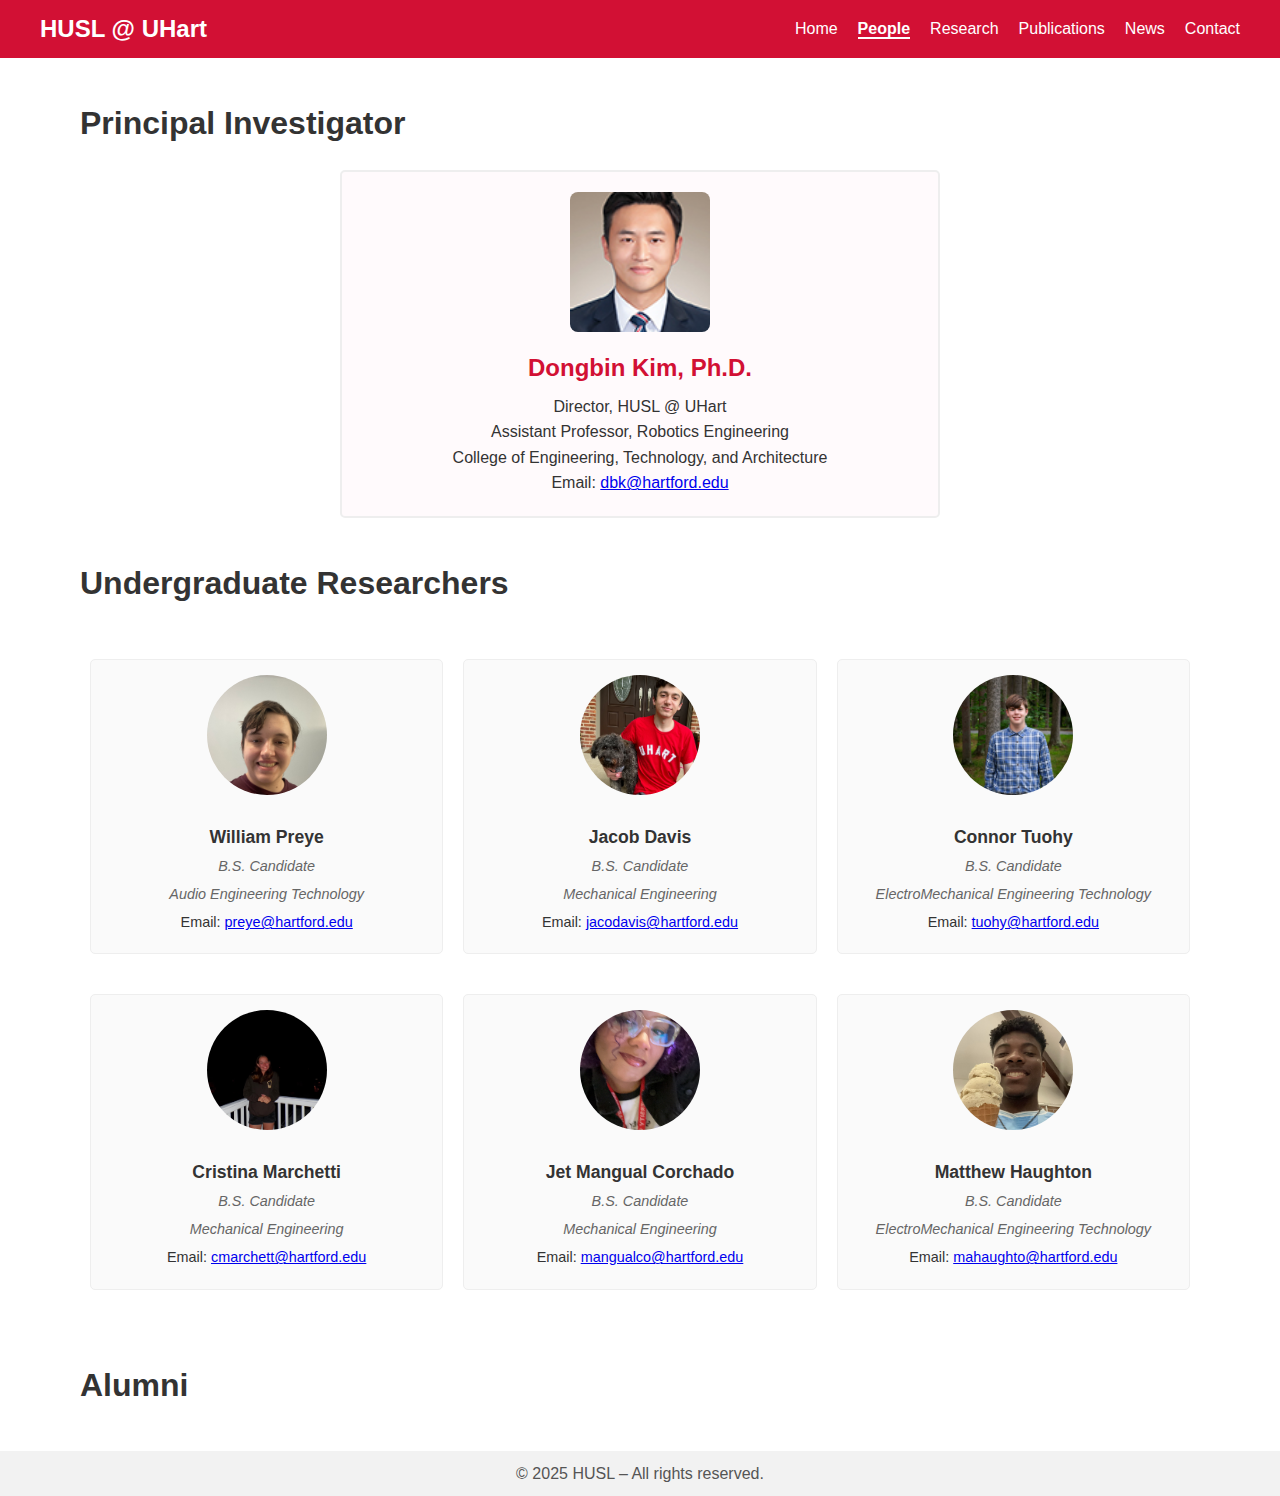
==== people.html @ 373e18ea "update" ====
<!DOCTYPE html>
<html lang="en">
<head>
    <meta charset="UTF-8" />
    <meta name="viewport" content="width=device-width, initial-scale=1.0"/>
    <title>People - HUSL @ UHart</title>
    <link rel="stylesheet" href="styles.css">
</head>
<body>

<header>
    <div class="navbar">
        <div class="navbar-brand">HUSL @ UHart</div>
        <button class="menu-toggle" onclick="toggleMenu()">☰</button>
        <nav>
            <ul id="menuList">
                <li><a href="index.html">Home</a></li>
                <li><a href="people.html" class="active">People</a></li>
                <li><a href="research.html">Research</a></li>
                <li><a href="publication.html">Publications</a></li>
                <li><a href="news.html">News</a></li>
                <li><a href="contact.html">Contact</a></li>
            </ul>
        </nav>
    </div>
</header>

<main>
    <!-- Principal Investigator 섹션 (한 명) -->
    <section class="people-section">
        <h1>Principal Investigator</h1>
        <div class="pi-card">
            <a href="./pages/people/dbk.html" style="text-decoration-line: none;">
            <img src="./images/people/dbk.JPG" alt="PI Photo">
            <h2>Dongbin Kim, Ph.D.</h2>
            </a>
            <p class="role">Director, HUSL @ UHart</p>
            <p>Assistant Professor, Robotics Engineering</p>
            <p>College of Engineering, Technology, and Architecture</p>
            <p>Email: <a href="mailto:dbk@hartford.edu">dbk@hartford.edu</a></p>
        </div>
    </section>

    <!-- Undergraduate Researchers (테이블, 3열) -->
    <section class="people-section">
        <h1>Undergraduate Researchers</h1>
        <table class="people-table">
            <!-- 첫 번째 행 (가로 3명) -->
            <tr>
                <td>
                    <div class="person-card">
                        <img src="./images/people/william.jpeg" alt="william">
                        <h2>William Preye</h2>
                        <p class="role">B.S. Candidate</p>
                        <p class="role">Audio Engineering Technology</p>
<!--                        <p>Working on sensor-based wearable devices for emergency triage.</p>-->
                        <p>Email: <a href="mailto:preye@hartford.edu">preye@hartford.edu</a></p>
                    </div>
                </td>
                <td>
                    <div class="person-card">
                        <img src="./images/people/jacob.jpg" alt="jacob">
                        <h2>Jacob Davis</h2>
                        <p class="role">B.S. Candidate</p>
                        <p class="role">Mechanical Engineering</p>
<!--                        <p>Specializes in mobile app development for disaster communication.</p>-->
                        <p>Email: <a href="mailto:jacodavis@hartford.edu">jacodavis@hartford.edu</a></p>
                    </div>
                </td>
                <td>
                    <div class="person-card">
                        <img src="./images/people/connor.jpeg" alt="connor">
                        <h2>Connor Tuohy</h2>
                        <p class="role">B.S. Candidate</p>
                        <p class="role">ElectroMechanical Engineering Technology</p>
<!--                        <p>Focuses on low-power IoT devices for early hazard detection.</p>-->
                        <p>Email: <a href="mailto:tuohy@hartford.edu">tuohy@hartford.edu</a></p>
                    </div>
                </td>
            </tr>
            <!-- 두 번째 행 (더 많은 학생이 있을 경우) -->
            <tr>
                <td>
                    <div class="person-card">
                        <img src="./images/people/cristina.jpeg" alt="cristina">
                        <h2>Cristina Marchetti</h2>
                        <p class="role">B.S. Candidate</p>
                        <p class="role">Mechanical Engineering</p>
<!--                        <p>Researching data visualization for real-time crisis dashboards.</p>-->
                        <p>Email: <a href="mailto:cmarchett@hartford.edu">cmarchett@hartford.edu</a></p>
                    </div>
                </td>
                <td>
                    <div class="person-card">
                        <img src="./images/people/jet.jpg" alt="jet">
                        <h2>Jet Mangual Corchado</h2>
                        <p class="role">B.S. Candidate</p>
                        <p class="role">Mechanical Engineering</p>
<!--                        <p>Interested in drone-based environmental sensing and mapping.</p>-->
                        <p>Email: <a href="mailto:mangualco@hartford.edu">mangualco@hartford.edu</a></p>
                    </div>
                </td>
                <td>
                    <div class="person-card">
                        <img src="./images/people/matthew.jpeg" alt="matthew">
                        <h2>Matthew Haughton</h2>
                        <p class="role">B.S. Candidate</p>
                        <p class="role">ElectroMechanical Engineering Technology</p>
<!--                        <p>Developing embedded software for rapid rescue prototypes.</p>-->
                        <p>Email: <a href="mailto:mahaughto@hartford.edu">mahaughto@hartford.edu</a></p>
                    </div>
                </td>
            </tr>
        </table>
    </section>

    <!-- Alumni (테이블, 3열) -->
    <section class="people-section">
        <h1>Alumni</h1>
<!--        <table class="people-table">-->
<!--            <tr>-->
<!--                <td>-->
<!--                    <div class="person-card">-->
<!--                        <img src="https://via.placeholder.com/200" alt="Alumni 1">-->
<!--                        <h2>Dr. Emily Brown</h2>-->
<!--                        <p class="role">Ph.D. 2022</p>-->
<!--                        <p>Now Senior Research Scientist at XYZ Robotics, focusing on swarm drones.</p>-->
<!--                    </div>-->
<!--                </td>-->
<!--                <td>-->
<!--                    <div class="person-card">-->
<!--                        <img src="https://via.placeholder.com/200" alt="Alumni 2">-->
<!--                        <h2>Michael Lee</h2>-->
<!--                        <p class="role">B.S. 2021</p>-->
<!--                        <p>Pursuing M.S. in AI at MIT; previously worked on wearable sensor design.</p>-->
<!--                    </div>-->
<!--                </td>-->
<!--                <td>-->
<!--                    <div class="person-card">-->
<!--                        <img src="https://via.placeholder.com/200" alt="Alumni 3">-->
<!--                        <h2>Sarah Park</h2>-->
<!--                        <p class="role">M.S. 2019</p>-->
<!--                        <p>Joined ABC Tech as a software engineer specializing in emergency comms.</p>-->
<!--                    </div>-->
<!--                </td>-->
<!--            </tr>-->
            <!-- alumni가 더 있으면 tr/td 반복 -->
        </table>
    </section>

</main>

<footer>
    <p>© 2025 HUSL – All rights reserved.</p>
</footer>

<script>
    function toggleMenu() {
        const menuList = document.getElementById('menuList');
        menuList.classList.toggle('active');
    }
</script>

</body>
</html>
---- styles.css ----
/* ========== 기본 리셋 ========== */
* {
    margin: 0;
    padding: 0;
    box-sizing: border-box;
}

body {
    font-family: Arial, sans-serif;
    background-color: #FFFFFF;
    color: #333333;
    line-height: 1.6;
}

/* ========== 헤더 스타일 ========== */
header {
    background-color: #D21034; /* Hartford Red */
    color: #FFFFFF;
    padding: 10px 20px;
}

.navbar {
    display: flex;
    align-items: center;
    justify-content: space-between;
    max-width: 1200px;
    margin: 0 auto;
}

.navbar-brand {
    font-size: 1.5rem;
    font-weight: bold;
}

/* ========== 네비게이션 메뉴 (데스크톱) ========== */
nav ul {
    display: flex;
    gap: 20px;
    list-style: none;
}

nav ul li a {
    color: #FFFFFF;
    text-decoration: none;
    font-weight: 500;
    transition: opacity 0.2s;
}

nav ul li a:hover {
    opacity: 0.8;
}

/* ========== 모바일 토글 버튼 ========== */
.menu-toggle {
    display: none;
    font-size: 1.5rem;
    background: none;
    border: none;
    color: #FFFFFF;
    cursor: pointer;
}
/* 네비게이션에서 현재 페이지 표시 */
.navbar ul li a.active {
    font-weight: bold;
    border-bottom: 2px solid #fff;  /* 흰색 밑줄 */
    /* 또는 배경색, 폰트색 등 원하는 강조 스타일 */
}

/* ========== 반응형: 화면 폭이 768px 이하인 경우 ========== */
@media (max-width: 768px) {
    .menu-toggle {
        display: block;  /* 햄버거 버튼 표시 */
    }

    /* 처음에는 메뉴 숨김 */
    nav ul {
        position: absolute;
        top: 60px;
        right: 0;
        flex-direction: column;
        background-color: #D21034;
        width: 200px;
        padding: 20px;
        gap: 10px;
        transform: translateX(100%);
        transition: transform 0.3s ease-in-out;
    }

    /* 토글 활성화 시 나타나는 메뉴 */
    nav ul.active {
        transform: translateX(0);
    }
}

/* ========== 메인 컨텐츠 ========== */
main {
    max-width: 1200px;
    margin: 20px auto;
    padding: 0 20px;
}

h1 {
    margin-bottom: 20px;
}

/* ========== 푸터 스타일 ========== */
footer {
    background-color: #f2f2f2;
    padding: 10px 20px;
    text-align: center;
    color: #555;
}

/* 로고 이미지 크기 조정 */
.husl-logo {
    height: 50px;      /* 원하는 크기로 조절 */
    object-fit: contain;  /* 이미지 비율 유지 */
    margin-right: 10px; /* 텍스트와 간격 */
    vertical-align: middle;
}

/* navbar-brand가 flex 컨테이너 안에서 정렬되도록 조정 */
.navbar-brand {
    display: flex;
    align-items: center;
}

/* navbar-brand 안의 텍스트(선택 사항) 스타일 */
.navbar-brand span {
    font-size: 1.3rem;
    font-weight: bold;
    color: #FFFFFF; /* 헤더가 빨간 배경이면 텍스트는 흰색 등으로 */
}
strong {
    color: #D21034; /* 연구실 메인 컬러 */
}

/* ============================= 슬라이더 스타일 ============================= */

/* 슬라이더 전체 컨테이너 */
.image-slider {
    max-width: 800px;
    margin: 40px auto;
    position: relative;
}

.slider-container {
    position: relative;
    overflow: hidden;
}


/* 각 슬라이드 (이미지 컨테이너) */
.slide {
    display: none;
    position: relative;
    width: 100%;
    aspect-ratio: 16 / 9; /* 가로:세로 = 16:9 비율 유지 */
}

.slide img {
    position: absolute;
    top: 0;
    left: 0;
    width: 100%;
    height: 100%;
    object-fit: cover;
    display: block;
}

/* 이전/다음 버튼 스타일 */
.prev, .next {
    cursor: pointer;
    position: absolute;
    top: 50%;
    padding: 8px 16px;
    margin-top: -22px;
    color: #FFFFFF;
    background-color: rgba(0, 0, 0, 0.3);
    border: none;
    font-size: 18px;
    font-weight: bold;
    transition: 0.3s;
    border-radius: 3px;
    user-select: none;
}
.prev { left: 10px; }
.next { right: 10px; }
.prev:hover, .next:hover {
    background-color: rgba(0, 0, 0, 0.5);
}

/* ========== 반응형(모바일) ========== */
@media (max-width: 768px) {
    .image-slider {
        max-width: 100%;
        margin: 20px auto;
    }
}


/* ========== YouTube 비디오 섹션 공통 스타일 ========== */
.video-section {
    max-width: 800px;      /* 섹션의 최대 너비 */
    margin: 40px auto;     /* 가운데 정렬, 위아래 여백 */
    padding: 0 20px;       /* 좌우 패딩(선택) */
}

/* iframe을 반응형으로 감싸기 위한 컨테이너 */
.video-container {
    position: relative;
    width: 100%;
    /* 16:9 비율을 맞추기 위해 아래 패딩값을 사용 */
    padding-bottom: 56.25%; /* (9 / 16) x 100 = 56.25% */
    height: 0;
    overflow: hidden;
    margin-top: 20px;
}

.video-container iframe {
    position: absolute;
    top: 0;
    left: 0;
    width: 100%;
    height: 100%;
}


/* 사람들 전체 섹션 공통 */
.people-section {
    max-width: 1200px;
    margin: 40px auto;
    padding: 0 20px;
}

/* 테이블 스타일 (3열) */
.people-table {
    width: 100%;
    border-collapse: separate; /* 혹은 collapse */
    border-spacing: 0 20px;    /* 행 간격 */
}

.people-table td {
    vertical-align: top;
    width: 33.33%;
    padding: 10px;
}

/* 공통 카드 스타일 */
.person-card {
    background-color: #fafafa;
    border: 1px solid #eee;
    border-radius: 5px;
    padding: 15px;
    text-align: center;
}

.person-card img {
    width: 120px;
    height: 120px;
    object-fit: cover;
    border-radius: 50%;
    margin-bottom: 10px;
}

.person-card h2 {
    font-size: 1.1rem;
    margin: 10px 0 5px;
    color: #333;
}

.person-card .role {
    font-style: italic;
    color: #666;
    margin-bottom: 8px;
}

.person-card p {
    font-size: 0.9rem;
    line-height: 1.4;
    margin-bottom: 6px;
}

/* Principal Investigator card (예: 더 크게 보여줄 수도 있음) */
.pi-card {
    max-width: 600px;
    margin: 0 auto 30px;
    text-align: center;
    background-color: #fffafc;
    border: 2px solid #eee;
    border-radius: 5px;
    padding: 20px;
}

.pi-card img {
    width: 140px;
    height: 140px;
    border-radius: 8px;
    object-fit: cover;
    margin-bottom: 10px;
}

.pi-card h2 {
    margin-bottom: 6px;
    color: #D21034; /* 색 강조 */
}

/* ===== 반응형: 모바일에서 테이블을 세로로 쌓기 ===== */
@media (max-width: 768px) {
    .people-table, .people-table tr, .people-table td {
        display: block;
        width: 100%;
    }
    /* 테이블 셀 사이 간격 */
    .people-table td {
        margin-bottom: 20px;
    }
    /* 이미지 사이즈도 살짝 줄이기 */
    .person-card img {
        width: 100px;
        height: 100px;
    }
}


.profile-detail {
    max-width: 900px;
    margin: 40px auto;
    padding: 0 20px;
}

.profile-detail h1 {
    margin-bottom: 10px;
    color: #D21034; /* 포인트 컬러 */
}

.profile-top {
    display: flex;
    align-items: flex-start;
    margin-bottom: 30px;
}

.profile-top img {
    width: 180px;
    height: 180px;
    object-fit: cover;
    border-radius: 8px;
    margin-right: 20px;
}

.profile-info .role {
    font-style: italic;
    color: #666;
    margin-bottom: 10px;
}

/* 반응형 */
@media (max-width: 768px) {
    .profile-top {
        flex-direction: column;
        align-items: center;
        text-align: center;
    }
    .profile-top img {
        margin-right: 0;
        margin-bottom: 15px;
    }
}
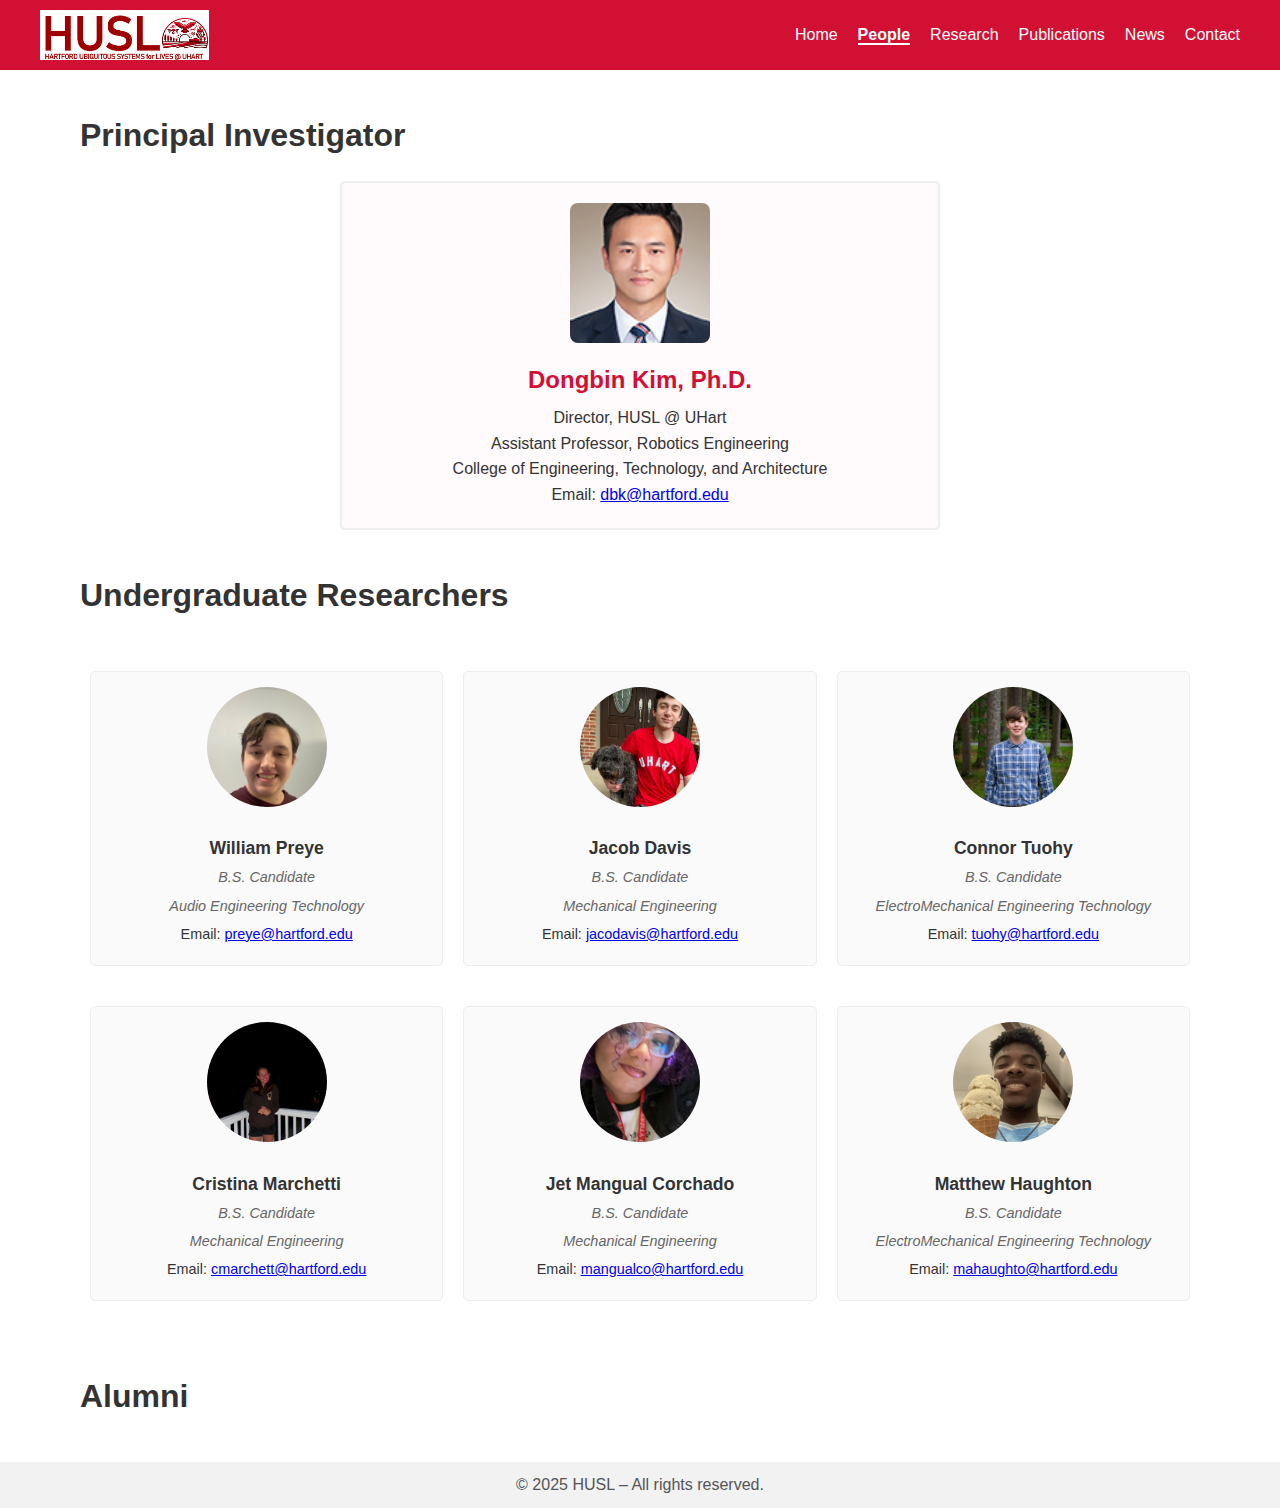
==== commit f3dbe721: "update2" ====
--- a/people.html
+++ b/people.html
@@ -10,7 +10,9 @@
 
 <header>
     <div class="navbar">
-        <div class="navbar-brand">HUSL @ UHart</div>
+        <div class="navbar-brand">
+        <img src="images/husl_logo.png" alt="HUSL Logo" class="husl-logo">
+       </div>
         <button class="menu-toggle" onclick="toggleMenu()">☰</button>
         <nav>
             <ul id="menuList">
--- a/styles.css
+++ b/styles.css
@@ -366,3 +366,46 @@
         margin-bottom: 15px;
     }
 }
+
+
+/* ========== Publication 페이지 공통 스타일 ========== */
+.pub-section {
+    max-width: 1000px;
+    margin: 40px auto;
+    padding: 0 20px;
+    margin-bottom: 50px;
+}
+
+.pub-section h2 {
+    font-size: 1.4rem;
+    margin-bottom: 15px;
+    color: #D21034; /* 포인트 컬러 */
+}
+
+/* 정렬/리스트 스타일 */
+.pub-list {
+    margin-left: 20px; /* 리스트와 제목 간격 */
+    line-height: 1.6;
+}
+.pub-list li {
+    margin-bottom: 10px;
+}
+
+/* 예시: 논문 제목이나 핵심 정보 강조 */
+.pub-list strong {
+    color: #333;
+}
+
+/* 반응형(모바일에서 폰트 크기 줄이는 등) */
+@media (max-width: 768px) {
+    .pub-section {
+        padding: 0 10px;
+    }
+    .pub-section h2 {
+        font-size: 1.2rem;
+        margin-bottom: 10px;
+    }
+    .pub-list {
+        margin-left: 15px;
+    }
+}
